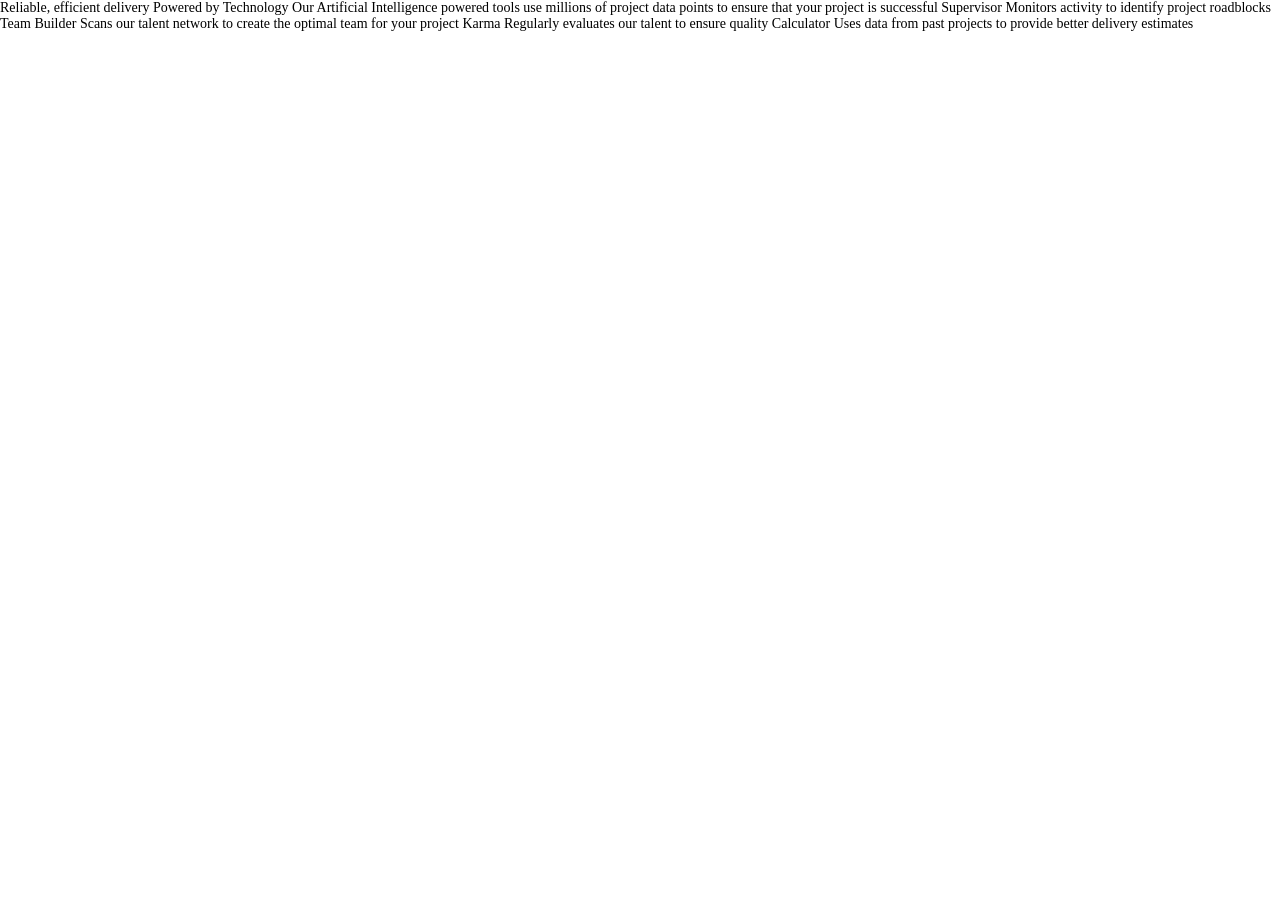
==== paths/Building responsive layouts/four-card-feature-section-master/index.html @ ac15d0e0 "setup projet" ====
<!doctype html>
<html lang="en">
  <head>
    <meta charset="UTF-8" />
    <meta name="viewport" content="width=device-width, initial-scale=1.0" />

    <link
      rel="icon"
      type="image/png"
      sizes="32x32"
      href="./images/favicon-32x32.png"
    />

    <title>Frontend Mentor | Four card feature section</title>

    <link rel="stylesheet" href="styles.css" />
  </head>
  <body>
    Reliable, efficient delivery Powered by Technology Our Artificial
    Intelligence powered tools use millions of project data points to ensure
    that your project is successful Supervisor Monitors activity to identify
    project roadblocks Team Builder Scans our talent network to create the
    optimal team for your project Karma Regularly evaluates our talent to ensure
    quality Calculator Uses data from past projects to provide better delivery
    estimates
  </body>
</html>
---- paths/Building responsive layouts/four-card-feature-section-master/styles.css ----
:root {
  --white: hsl(0, 0%, 100%);
  --black: hsl(212, 21%, 14%);
  --grey: hsl(228, 12%, 48%);
  --cream: hsl(30, 38%, 92%);

  --green-500: hsl(158, 36%, 37%);
  --green-700: hsl(158, 42%, 18%);

  --text-weight-light: 500;
  --text-weight-heavy: 700;

  --font-secondary: "Montserrat", sans-serif;
  --font-primary: "Fraunces", serif;
}

html {
  font-size: 14px;
}

* {
  box-sizing: border-box;
  margin: 0;
  padding: 0;

  font-family: var(--font-primary);
  color: var(--stone-600);
  font-weight: var(--text-weight-light);
}

@media screen and (min-width: 600px) {
}
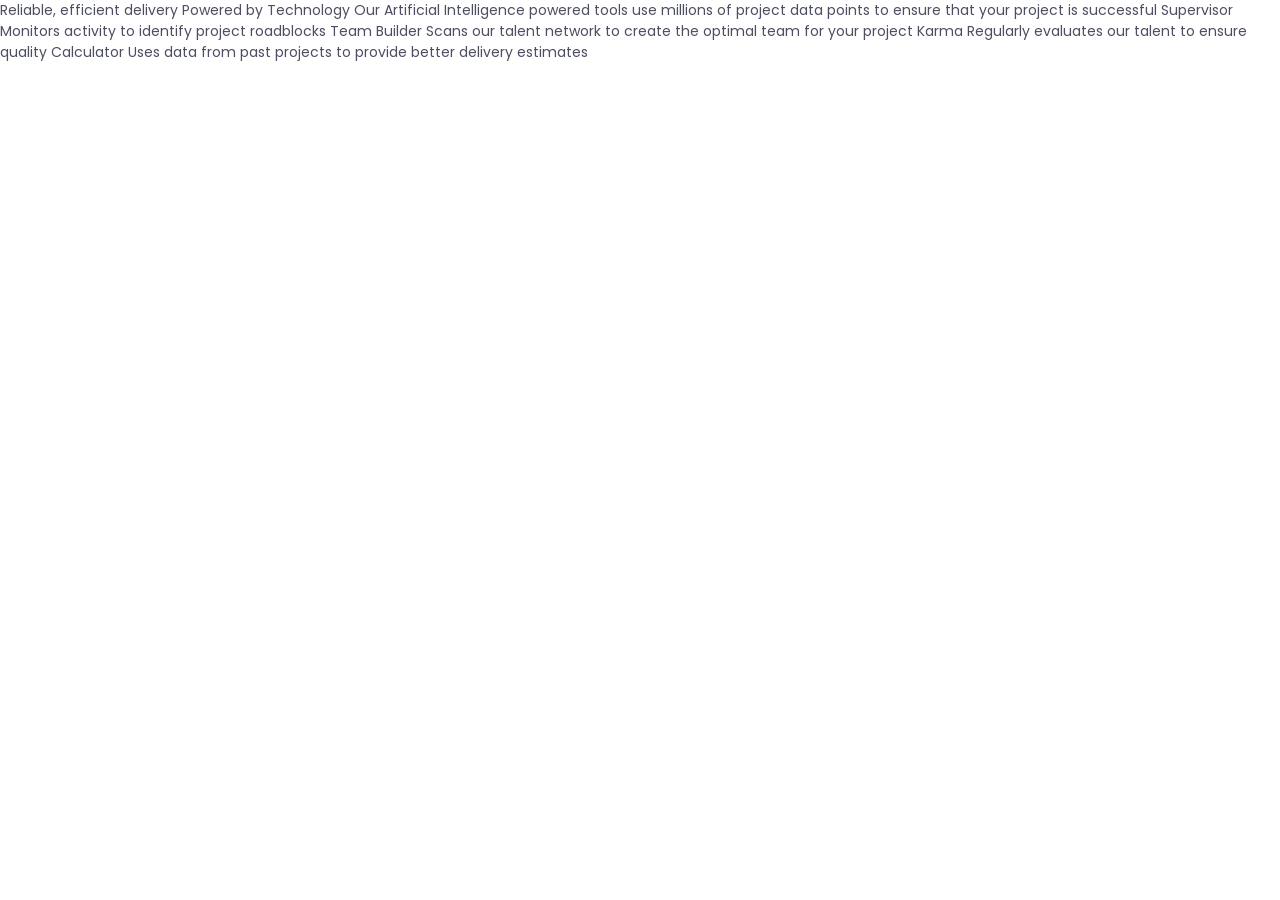
==== commit 3a86d9ec: "create style variables and add css reset" ====
--- a/paths/Building responsive layouts/four-card-feature-section-master/index.html
+++ b/paths/Building responsive layouts/four-card-feature-section-master/index.html
@@ -13,6 +13,13 @@
 
     <title>Frontend Mentor | Four card feature section</title>
 
+    <link rel="preconnect" href="https://fonts.googleapis.com" />
+    <link rel="preconnect" href="https://fonts.gstatic.com" crossorigin />
+    <link
+      href="https://fonts.googleapis.com/css2?family=Figtree:ital,wght@0,300..900;1,300..900&family=Fraunces:ital,opsz,wght@0,9..144,100..900;1,9..144,100..900&family=Inter:ital,opsz,wght@0,14..32,100..900;1,14..32,100..900&family=Montserrat:ital,wght@0,100..900;1,100..900&family=Outfit:wght@100..900&family=Poppins:ital,wght@0,100;0,200;0,300;0,400;0,500;0,600;0,700;0,800;0,900;1,100;1,200;1,300;1,400;1,500;1,600;1,700;1,800;1,900&family=Young+Serif&display=swap"
+      rel="stylesheet"
+    />
+
     <link rel="stylesheet" href="styles.css" />
   </head>
   <body>
--- a/paths/Building responsive layouts/four-card-feature-section-master/styles.css
+++ b/paths/Building responsive layouts/four-card-feature-section-master/styles.css
@@ -1,32 +1,90 @@
 :root {
   --white: hsl(0, 0%, 100%);
-  --black: hsl(212, 21%, 14%);
-  --grey: hsl(228, 12%, 48%);
-  --cream: hsl(30, 38%, 92%);
+  --grey-400: hsl(212, 6%, 44%);
+  --grey-500: hsl(234, 12%, 34%);
 
-  --green-500: hsl(158, 36%, 37%);
-  --green-700: hsl(158, 42%, 18%);
+  --red: hsl(0, 78%, 62%);
+  --cyan: hsl(180, 62%, 55%);
+  --orange: hsl(34, 97%, 64%);
+  --blue: hsl(212, 86%, 64%);
 
-  --text-weight-light: 500;
-  --text-weight-heavy: 700;
+  --text-weight-light: 200;
+  --text-weight-medium: 400;
+  --text-weight-heavy: 600;
 
-  --font-secondary: "Montserrat", sans-serif;
-  --font-primary: "Fraunces", serif;
+  --font: "Poppins", sans-serif;
 }
+
+/* CSS RESET --START-- */
+*,
+*::before,
+*::after {
+  box-sizing: border-box;
+}
+
+*:not(dialog) {
+  margin: 0;
+}
+
+@media (prefers-reduced-motion: no-preference) {
+  html {
+    interpolate-size: allow-keywords;
+  }
+}
+
+body {
+  line-height: 1.5;
+  -webkit-font-smoothing: antialiased;
+
+  font-family: var(--font);
+  font-weight: var(--text-weight-medium);
+  color: var(--grey-500);
+}
+
+img,
+picture,
+video,
+canvas,
+svg {
+  display: block;
+  max-width: 100%;
+}
+
+input,
+button,
+textarea,
+select {
+  font: inherit;
+}
+
+p,
+h1,
+h2,
+h3,
+h4,
+h5,
+h6 {
+  overflow-wrap: break-word;
+}
+
+p {
+  text-wrap: pretty;
+}
+
+h1,
+h2,
+h3,
+h4,
+h5,
+h6 {
+  text-wrap: balance;
+}
+
+/* CSS RESET --END-- */
 
 html {
   font-size: 14px;
 }
 
-* {
-  box-sizing: border-box;
-  margin: 0;
-  padding: 0;
-
-  font-family: var(--font-primary);
-  color: var(--stone-600);
-  font-weight: var(--text-weight-light);
-}
-
 @media screen and (min-width: 600px) {
 }
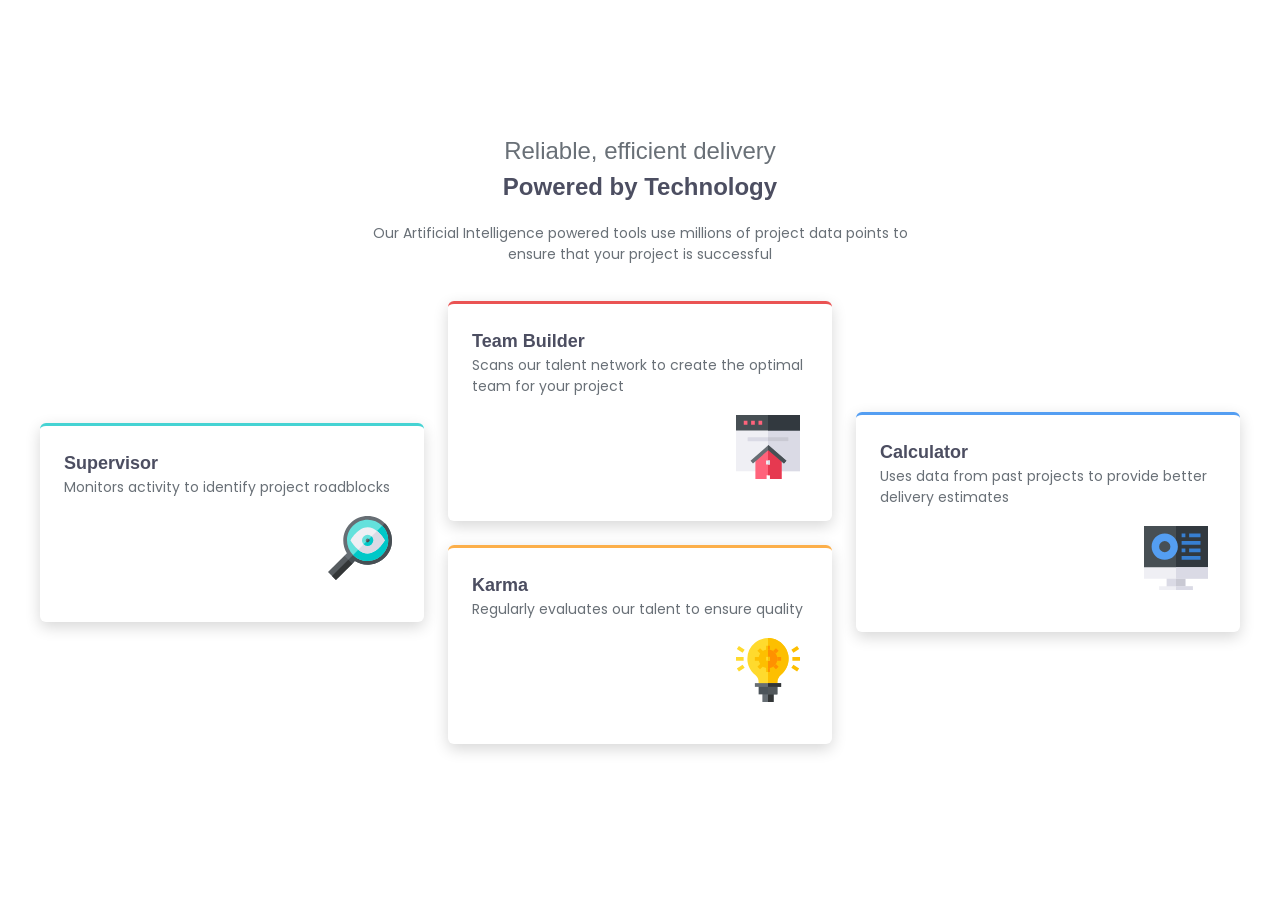
==== commit ecf23d86: "style grid" ====
--- a/paths/Building responsive layouts/four-card-feature-section-master/index.html
+++ b/paths/Building responsive layouts/four-card-feature-section-master/index.html
@@ -23,12 +23,39 @@
     <link rel="stylesheet" href="styles.css" />
   </head>
   <body>
-    Reliable, efficient delivery Powered by Technology Our Artificial
-    Intelligence powered tools use millions of project data points to ensure
-    that your project is successful Supervisor Monitors activity to identify
-    project roadblocks Team Builder Scans our talent network to create the
-    optimal team for your project Karma Regularly evaluates our talent to ensure
-    quality Calculator Uses data from past projects to provide better delivery
-    estimates
+    <main class="page">
+      <h1 class="title">Reliable, efficient delivery</h1>
+      <h2 class="bold-title">Powered by Technology</h2>
+      <p class="page-description">
+        Our Artificial Intelligence powered tools use millions of project data
+        points to ensure that your project is successful
+      </p>
+      <section class="cards-section">
+        <div class="card" id="card-1">
+          <h3>Supervisor</h3>
+          <p>Monitors activity to identify project roadblocks</p>
+          <img src="images/icon-supervisor.svg" alt="Magnifying glass icon" />
+        </div>
+        <div class="card" id="card-2">
+          <h3>Team Builder</h3>
+          <p>
+            Scans our talent network to create the optimal team for your project
+          </p>
+          <img src="images/icon-team-builder.svg" alt="House icon" />
+        </div>
+        <div class="card" id="card-3">
+          <h3>Karma</h3>
+          <p>Regularly evaluates our talent to ensure quality</p>
+          <img src="images/icon-karma.svg" alt="Lightbulb icon" />
+        </div>
+        <div class="card" id="card-4">
+          <h3>Calculator</h3>
+          <p>
+            Uses data from past projects to provide better delivery estimates
+          </p>
+          <img src="images/icon-calculator.svg" alt="Computer icon" />
+        </div>
+      </section>
+    </main>
   </body>
 </html>
--- a/paths/Building responsive layouts/four-card-feature-section-master/styles.css
+++ b/paths/Building responsive layouts/four-card-feature-section-master/styles.css
@@ -83,8 +83,148 @@
 /* CSS RESET --END-- */
 
 html {
+  font-size: 16px;
+  height: 100%;
+}
+
+body {
+  height: 100%;
+}
+
+.page {
+  display: grid;
+  justify-content: stretch;
+  align-content: center;
+
+  margin: 0 24px;
+  padding-bottom: 24px;
+
+  max-width: 100%;
+  min-height: 100%;
+}
+
+@media screen and (max-width: 600px) {
+  .page {
+    margin: 54px 24px;
+  }
+}
+
+.title {
+  color: var(--grey-400);
+  font-weight: var(--text-weight-light);
+  letter-spacing: 0px;
+  font-size: 24px;
+
+  text-align: center;
+}
+
+.bold-title {
+  font-weight: var(--text-weight-heavy);
+  letter-spacing: 0px;
+  font-size: 24px;
+
+  text-align: center;
+}
+
+.page-description {
+  color: var(--grey-400);
+  font-weight: var(--text-weight-medium);
+  letter-spacing: 0px;
   font-size: 14px;
+
+  text-align: center;
+  justify-self: center;
+
+  margin-top: 18px;
+  margin-bottom: 36px;
+
+  max-width: 560px;
+}
+
+.cards-section {
+  margin: 0 auto;
+  width: 100%;
+  max-width: 1200px;
+  display: grid;
+  align-content: center;
+  gap: 24px;
+
+  grid-auto-columns: 1fr;
+  grid-template-areas:
+    "card-1"
+    "card-2"
+    "card-3"
+    "card-4";
 }
 
 @media screen and (min-width: 600px) {
-}
+  .cards-section {
+    grid-template-areas:
+      "card-1 card-2"
+      "card-3 card-4";
+  }
+}
+
+@media screen and (min-width: 950px) {
+  .cards-section {
+    align-items: center;
+
+    grid-template-areas:
+      "card-1 card-2 card-4"
+      "card-1 card-3 card-4";
+  }
+}
+
+.card {
+  display: flex;
+  flex-direction: column;
+
+  min-width: 295px;
+
+  padding: 24px;
+  border-radius: 6px;
+
+  box-shadow: 0 5px 15px rgb(215, 215, 215);
+}
+
+@media screen and (min-width: 600px) {
+  .card {
+    min-width: auto;
+  }
+}
+
+#card-1 {
+  grid-area: card-1;
+  border-top: 3px var(--cyan) solid;
+}
+#card-2 {
+  grid-area: card-2;
+  border-top: 3px var(--red) solid;
+}
+#card-3 {
+  grid-area: card-3;
+  border-top: 3px var(--orange) solid;
+}
+#card-4 {
+  grid-area: card-4;
+  border-top: 3px var(--blue) solid;
+}
+
+.card p {
+  color: var(--grey-400);
+  font-weight: var(--text-weight-medium);
+  letter-spacing: 0px;
+  font-size: 14px;
+}
+
+.card h3 {
+  font-weight: var(--text-weight-heavy);
+  letter-spacing: 0px;
+  font-size: 18px;
+}
+
+.card img {
+  align-self: flex-end;
+  width: 64px;
+  margin: 18px 8px;
+}
